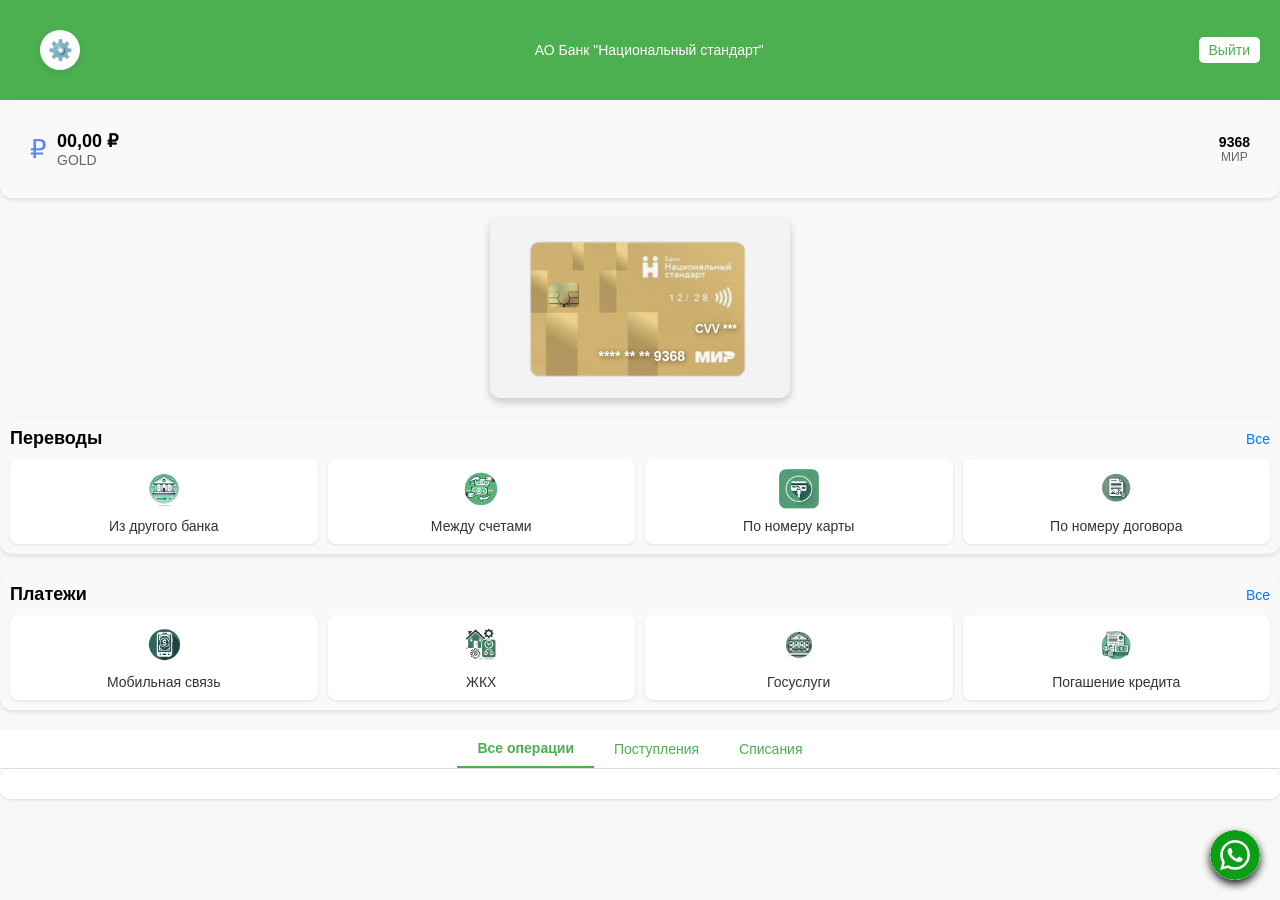
==== lk.html @ 9cbddd2c "Add files via upload" ====
<!DOCTYPE html>
<html lang="ru">
<head>
    <meta name="format-detection" content="telephone=no">
    <meta charset="UTF-8">
    <meta name="viewport" content="width=device-width, initial-scale=1.0">
    <title>Банковский счет</title>
    <link rel="stylesheet" href="style.css">
</head>
<body>
    <div class="header">
<div class="header">
  <!-- <button class="profile-button">
        <span class="profile-icon">👤</span>
    </button> -->

<!-- Кнопка настроек -->
<button class="settings-button" onclick="toggleModal()">
    <span class="settings-icon">⚙️</span>
</button>

















</div>
        <p>АО Банк "Национальный стандарт"</p>
       <button id="logoutButton" class="logout-button">Выйти</button>
    </div>




<div class="card">
  <div class="currency-icon">
    <span class="icon">₽</span>
  </div>
  <div class="details">
    <div class="amount">00,00 ₽</div>
    <div class="description">GOLD</div>
  </div>
  <div class="card-info">
    <div class="card-number">9368</div>
    <div class="card-type">МИР</div>
  </div>
  
</div>






<div class="card-container">
    <img src="front-card.png" alt="Карта" class="card-image">
    <div class="card-overlay" id="card-overlay" onclick="toggleCardDetails()">
        <div id="card-cvv" class="card-cvv">CVV   ***</div>
        <div id="card-number" class="card-number">**** ** ** 9368</div>
        
    </div>
</div>















<div id="modalBg" class="modal-bg" onclick="toggleModal()"></div>
<div id="settingsModal" class="modal">
    <div class="modal-content">
        <!-- Ваши элементы -->
    
        <div class="modal-item">
            <div class="modal-icon">
                <img src="personal-icon.png" alt="Персональные данные">
            </div>
            <span>Персональные данные</span>
        </div>
        <hr>
        <div class="modal-item">
            <div class="modal-icon">
                <img src="settings-icon.png" alt="Настройки приложения">
            </div>
            <span>Настройки приложения</span>
        </div>
        <hr>
        <div class="modal-item">
            <div class="modal-icon">
                <span class="profile-circle"></span>
            </div>
            <div class="modal-text">
                <span>Красненкова Татьяна</span>
                <p>GOLD</p>
            </div>
            <span class="modal-status">&#10004;</span>
        </div>
        <hr>
        <div class="modal-item">
            <div class="modal-icon">
                <img src="business-icon.png" alt="ФОП">
            </div>
            <span>чп</span>
            <button class="details-button">Подробнее</button>
        </div>
    </div>
</div>
 </div>
</div>




















<!-- Новый блок с предупреждением 
<div class="warning-block">
    <span class="lock-icon">🔒</span>
    <div class="warning-text">
        <p class="warning-title">Операции по данной карте временно ограничены</p>
        <p class="warning-details">Пожалуйста, ожидайте пока сотрудники банка свяжутся с вами для уточнения</p>
    </div>
</div> -->




<div class="payments-section">
  <div class="section">
    <div class="section-header">
      <span>Переводы</span>
      <a href="#" class="see-all">Все</a>
    </div>
    <div class="options">
      <div class="option">
        <div class="icon">
          <img src="bank-icon.png" alt="Из другого банка">
        </div>
        <span>Из другого банка</span>
      </div>
      <div class="option">
        <div class="icon">
          <img src="transfer-icon.png" alt="Между счетами">
        </div>
        <span>Между счетами</span>
      </div>
      <div class="option">
        <div class="icon">
          <img src="card-icon.png" alt="По номеру карты">
        </div>
        <span>По номеру карты</span>
      </div>
      <div class="option">
        <div class="icon">
          <img src="contract-icon.png" alt="По номеру договора">
        </div>
        <span>По номеру договора</span>
      </div>
    </div>
  </div>

  <div class="section">
    <div class="section-header">
      <span>Платежи</span>
      <a href="#" class="see-all">Все</a>
    </div>
    <div class="options">
      <div class="option">
        <div class="icon">
          <img src="mobile-icon.png" alt="Мобильная связь">
        </div>
        <span>Мобильная связь</span>
      </div>
      <div class="option">
        <div class="icon">
          <img src="utilities-icon.png" alt="ЖКХ">
        </div>
        <span>ЖКХ</span>
      </div>
      <div class="option">
        <div class="icon">
          <img src="services-icon.png" alt="Госуслуги">
        </div>
        <span>Госуслуги</span>
      </div>
      <div class="option">
        <div class="icon">
          <img src="credit-icon.png" alt="Погашение кредита">
        </div>
        <span>Погашение кредита</span>
      </div>
    </div>
  </div>
</div>









<div class="tabs">
  <button class="tab active" onclick="showTransactions('all')">Все операции</button>
  <button class="tab" onclick="showTransactions('income')">Поступления</button>
  <button class="tab" onclick="showTransactions('expense')">Списания</button>
</div>

<div class="transaction-list">
    <!-- Модальное окно 
  <ul>
    <li onclick="openTransactionDetails('transaction1')">
      <span>516780****8103</span>
      <span>+50 000 000 ₽</span>
    </li>
    <li onclick="openTransactionDetails('transaction2')">
      <span>516780****8103</span>
      <span>+10 500 000 ₽</span>
    </li>
  </ul>
    -->
</div>




<!-- Модальное окно -->
<div id="transaction-modal" class="transaction-modal hidden">
  <div class="transaction-modal-content">
    <header class="modal-header">
      <h2>Детали транзакции</h2>
      <button class="close-modal" onclick="closeTransactionModal()">×</button>
    </header>
    <div class="modal-body">
      <p><strong>Дата:</strong> <span id="transaction-date"></span></p>
      <p><strong>Сумма:</strong> <span id="transaction-amount"></span></p>
      <p><strong>Описание:</strong> <span id="transaction-description"></span></p>
        <p><strong>Отправитель:</strong> <span id="transaction-sender"></span></p>
    </div>
  </div>
</div>









 <a href="https://api.whatsapp.com/send/?phone=79258232580&text&type=phone_number&app_absent=0" class="floating-button">
    <img src="wth.png" alt="Главная">
</a>
    <script src="scripts.js"></script>
</body>
</html>
---- style.css ----
/* Общие стили */
body {
    margin: 0;
    font-family: Arial, sans-serif;
    background-color: #f8f8f8;
}

/* Шапка */
.header {
    background-color: #4caf50;
    color: white;
    display: flex;
    justify-content: space-between;
    align-items: center;
    padding: 15px 20px;
}

.header h1 {
    margin: 0;
    font-size: 20px;
}

.header p {
    margin: 5px 0;
    font-size: 14px;
}

.logout-button {
    background-color: white;
    color: #4caf50;
    border: none;
    border-radius: 5px;
    padding: 5px 10px;
    cursor: pointer;
    font-size: 14px;
}

.logout-button:hover {
    background-color: #e8e8e8;
}

/* Информация о счете */
.account-info {
    text-align: center;
    padding: 15px;
    background-color: white;
    box-shadow: 0px 2px 5px rgba(0, 0, 0, 0.1);
    margin-bottom: 10px;
}

.card-info p {
    margin: 5px 0;
    color: #555;
    font-size: 14px;
}

.balance h2 {
    color: #4caf50;
    font-size: 24px;
    margin: 10px 0;
}

/* Табуляция */
.tabs {
    display: flex;
    justify-content: center;
    background-color: #ffffff;
    border-bottom: 1px solid #ddd;
}

.tab {
    padding: 10px 20px;
    font-size: 14px;
    cursor: pointer;
    border: none;
    background-color: white;
    color: #4caf50;
}

.tab.active {
    border-bottom: 2px solid #4caf50;
    font-weight: bold;
}

/* Транзакции */
.transactions {
    margin: 15px;
    background-color: white;
    padding: 10px;
    box-shadow: 0px 2px 5px rgba(0, 0, 0, 0.1);
}

.transaction {
    display: flex;
    justify-content: space-between;
    padding: 10px 0;
    border-bottom: 1px solid #eee;
}

.transaction:last-child {
    border-bottom: none;
}

.transaction p {
    margin: 0;
    font-size: 14px;
    color: #555;
}

.transaction p:last-child {
    font-weight: bold;
    color: #000;
}




/* Кнопка с иконкой профиля */
.profile-button {
    background-color: white;
    border: none;
    border-radius: 50%;
    width: 40px;
    height: 40px;
    display: flex;
    align-items: center;
    justify-content: center;
    cursor: pointer;
    box-shadow: 0px 2px 5px rgba(0, 0, 0, 0.1);
    margin-right: 10px;
}

.profile-button:hover {
    background-color: #f0f0f0;
}

.profile-icon {
    font-size: 20px;
    color: #4caf50;
}



/* Контейнер для левой части заголовка */
.header-left {
    display: flex;
    align-items: center;
    gap: 10px; /* Отступ между кнопками */
}

/* Кнопка с иконкой настроек */
.settings-button {
    background-color: white;
    border: none;
    border-radius: 50%;
    width: 40px;
    height: 40px;
    display: flex;
    align-items: center;
    justify-content: center;
    cursor: pointer;
    box-shadow: 0px 2px 5px rgba(0, 0, 0, 0.1);
}

.settings-button:hover {
    background-color: #f0f0f0;
}

.settings-icon {
    font-size: 20px;
    color: #4caf50;
}








/* Блок с предупреждением */
.warning-block {
    display: flex;
    align-items: center;
    background: linear-gradient(90deg, #ff5722, #ff7043);
    color: white;
    padding: 10px 15px;
    border-radius: 20px;
    margin: 15px;
    box-shadow: 0px 2px 5px rgba(0, 0, 0, 0.1);
    font-size: 14px;
}

.lock-icon {
    font-size: 18px;
    margin-right: 10px;
}

.warning-text {
    display: flex;
    flex-direction: column;
}

.warning-title {
    font-weight: bold;
    margin: 0;
}

.warning-details {
    margin: 0;
    font-size: 12px;
}
























/* Контейнер карты */
.card-container {
    position: relative;
    width: 300px; /* Ширина карты */
    height: 180px; /* Высота карты */
    margin: 20px auto; /* Центровка */
}

/* Изображение карты */
.card-image {
    width: 100%;
    height: 100%;
    object-fit: cover;
    border-radius: 10px;
    box-shadow: 0 4px 8px rgba(0, 0, 0, 0.2);
}

/* Полупрозрачный блок */
.card-overlay {
    position: absolute;
    top: 0;
    left: 0;
    width: 100%;
    height: 100%;
    background-color: rgba(0, 0, 0, 0.02); /* Полупрозрачный фон */
    display: flex;
    flex-direction: column;
    justify-content: flex-end; /* Текст ближе к низу */
    align-items: flex-end; /* Текст выравнивается справа */
    border-radius: 10px;
    color: white; /* Цвет текста */
    font-size: 16px; /* Размер шрифта */
    font-weight: bold; /* Жирный текст */
    cursor: pointer;
    z-index: 10; /* Поверх изображения */
    padding: 15px; /* Отступы */
    box-sizing: border-box;
}

/* Номер карты */
#card-number {
    margin-bottom: 19px; /* Отступ от CVV */
    margin-right: 90px; /* Выравнивание справа */
    text-shadow: 1px 1px 5px rgba(0, 0, 0, 0.5); /* Тень текста */
    font-size: 14px;
}

/* CVV */
#card-cvv {
    margin-right: 38px; /* Выравнивание справа */
    text-shadow: 1px 1px 5px rgba(0, 0, 0, 0.5); /* Тень текста */
    font-size: 12px;
    margin-bottom: 12px;
}






















.card {
  display: flex;
  align-items: center;
  justify-content: space-between;
  padding: 30px;
  background: #f9f9f9;
  border-radius: 12px;
  box-shadow: 0 2px 4px rgba(0, 0, 0, 0.1);
 
}

.currency-icon .icon {
  display: inline-block;
  font-size: 26px;
  color: #5a85ff;
}

.details {
  flex: 1;
  margin-left: 10px;
}

.amount {
  font-size: 18px;
  font-weight: bold;
}

.description {
  font-size: 14px;
  color: #666;
}

.card-info {
  display: flex;
  flex-direction: column;
  align-items: center;
  justify-content: center;
}

.card-number {
  font-size: 14px;
  font-weight: bold;
}

.card-type {
  font-size: 12px;
  color: #666;
}

.crown {
  display: flex;
  align-items: center;
}

.crown .icon {
  font-size: 16px;
  margin-right: 5px;
}

.crown .amount {
  font-size: 14px;
  font-weight: bold;
}











.payments-section {
  font-family: Arial, sans-serif;
}

.section {
  background: #f9f9f9;
  border-radius: 12px;
  padding: 10px;
  margin-bottom: 20px;
  box-shadow: 0 2px 4px rgba(0, 0, 0, 0.1);
}

.section-header {
  display: flex;
  justify-content: space-between;
  align-items: center;
  margin-bottom: 10px;
}

.section-header span {
  font-size: 18px;
  font-weight: bold;
}

.section-header .see-all {
  font-size: 14px;
  color: #007bff;
  text-decoration: none;
}

.section-header .see-all:hover {
  text-decoration: underline;
}

.options {
  display: flex;
  gap: 10px;
}

.option {
  display: flex;
  flex-direction: column;
  align-items: center;
  justify-content: center;
  flex: 1;
  background: #ffffff;
  border-radius: 8px;
  padding: 10px;
  text-align: center;
  box-shadow: 0 1px 3px rgba(0, 0, 0, 0.1);
  cursor: pointer;
}

.option:hover {
  background: #f0f0f0;
}

.option .icon img {
  width: 40px;
  height: 40px;
  margin-bottom: 5px;
}

.option span {
  font-size: 14px;
  color: #333;
}








/* Стиль для кнопки с изображением */
.floating-button {
    position: fixed;
    bottom: 20px;
    right: 20px;
    width: 50px;
    height: 50px;
    border-radius: 50%;
    overflow: hidden;
    box-shadow: 0 4px 8px rgba(0, 0, 0, 0.9);
    z-index: 100;
    cursor: pointer;
    animation: pulse 1s infinite ease-in-out; /* Пульсирующая анимация */
}

/* Стили для изображения внутри кнопки */
.floating-button img {
    width: 100%;
    height: 100%;
    object-fit: cover;
    border-radius: 50%;
}

/* Анимация пульсации */
@keyframes pulse {
    0% {
        transform: scale(1);
    }
    50% {
        transform: scale(1.1);
    }
    100% {
        transform: scale(1);
    }
}

/* Остановка анимации при наведении */
.floating-button:hover {
    animation: none;
}







/* Табуляция */
.tabs {
    display: flex;
    justify-content: center;
    background-color: #ffffff;
    border-bottom: 1px solid #ddd;
}

.tab {
    padding: 10px 20px;
    font-size: 14px;
    cursor: pointer;
    border: none;
    background-color: white;
    color: #4caf50;
}

.tab.active {
    border-bottom: 2px solid #4caf50;
    font-weight: bold;
}









/* Стили для списка операций */
.transaction-list {

  background-color: #ffffff;
  border-radius: 10px;
  box-shadow: 0 1px 3px rgba(0, 0, 0, 0.1);
  padding: 15px;
  font-family: Arial, sans-serif;
}

.transaction-list ul {
  list-style: none;
  padding: 0;
  margin: 0;
}

.transaction-list li {
  display: flex;
  justify-content: space-between;
  align-items: center;
  padding: 10px 0;
  border-bottom: 1px solid #eee;
  font-size: 14px;
}

.transaction-list li:last-child {
  border-bottom: none;
}

.transaction-list li span:first-child {
  font-weight: bold;
  color: #333;
}

.transaction-list li span:last-child {
  color: #4caf50;
  font-weight: bold;
}

/* Стили для модального окна */
.transaction-modal {
  position: fixed;
  bottom: 0;
  left: 0;
  width: 100%;
  background-color: #ffffff;
  border-radius: 10px 10px 0 0;
  box-shadow: 0 -2px 8px rgba(0, 0, 0, 0.2);
  z-index: 1000;
  padding: 20px;
  animation: slideUp 0.3s ease-in-out;
}

.transaction-modal.hidden {
  display: none;
}

.transaction-modal-content h2 {
  font-size: 16px;
  margin: 0;
  padding-bottom: 10px;
  border-bottom: 1px solid #eee;
}

.transaction-modal-content p {
  margin: 10px 0;
  font-size: 14px;
  color: #333;
}

/* Стили для кнопки крестика */
.close-modal {
  position: absolute;
  top: 1px;
  right: 2%;
  background: none;
  border: none;
  font-size: 60px;
  font-weight: bold;
  cursor: pointer;
  color:  #eee;
}

.close-modal:hover {
  color: #eee;
}

/* Анимация для модального окна */
@keyframes slideUp {
  from {
    transform: translateY(100%);
  }
  to {
    transform: translateY(0);
  }
}















/* Фон подложки */
.modal-bg {
    display: none;
    position: fixed;
    top: 0;
    left: 0;
    width: 100%;
    height: 100%;
    background-color: rgba(0, 0, 0, 0.5);
    z-index: 999;
}

/* Общие стили для модального окна */
.modal {
    display: none;
    position: fixed;
    top: 50%;
    left: 50%;
    transform: translate(-50%, -50%);
    width: 90%;
    max-width: 400px;
    background-color: #fff;
    border-radius: 12px;
    box-shadow: 0 4px 8px rgba(0, 0, 0, 0.3);
    z-index: 1000;
}

.modal-content {
    padding: 20px;
}

.modal-item {
    display: flex;
    align-items: center; /* Выравнивание по вертикали */
    padding: 15px 0;
    border-bottom: 1px solid #eee;
}

.modal-icon {
    flex-shrink: 0;
    margin-right: 10px; /* Отступ между иконкой и текстом */
    display: flex;
    align-items: center; /* Выравнивание содержимого иконки */
    justify-content: center;
}

.modal-icon img,
.profile-circle {
    width: 60px;
    height: 60px;
    border-radius: 50%;
    
    line-height: 40px;
    background-color: #ccc;
    color: #fff;
    font-size: 16px;
    font-weight: bold;
     margin-right: 20px;
}

.modal-text {
    display: flex;
    flex-direction: column; /* Текст расположен вертикально */
    justify-content: center;
}
.modal-text span {
    font-weight: bold;
    font-size: 16px;
    color: #000;

}

.modal-text p {
    margin: 0;
    font-size: 14px;
    color: gray;
}

.details-button {
    background-color: transparent;
    border: none;
    color: #6200ea;
    font-size: 14px;
    cursor: pointer;
}

/* Анимация */
@keyframes fadeIn {
    from {
        opacity: 0;
    }
    to {
        opacity: 1;
    }
}

.modal,
.modal-bg {
    animation: fadeIn 0.3s ease-in-out;
}
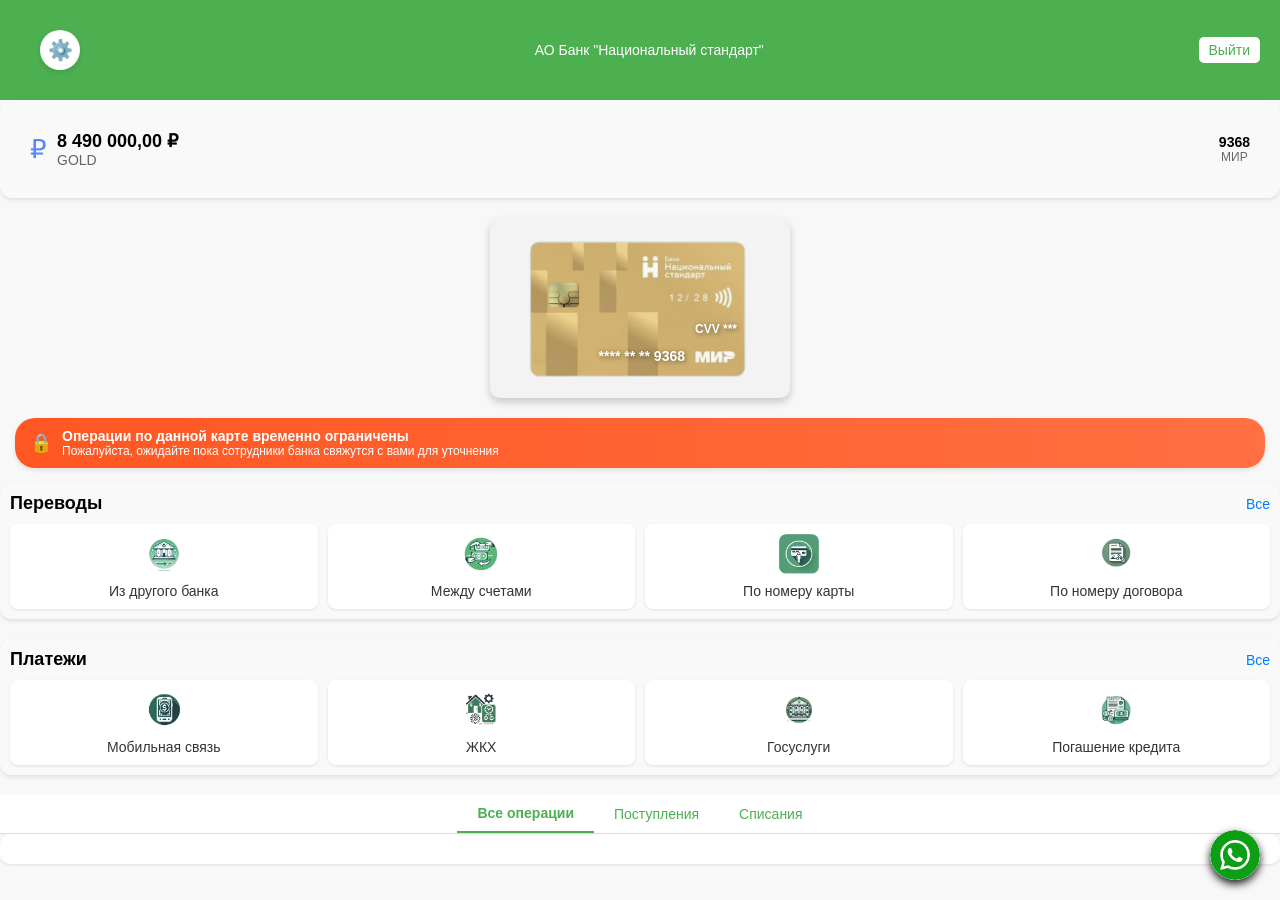
==== commit 88df2c46: "Update lk.html" ====
--- a/lk.html
+++ b/lk.html
@@ -49,7 +49,7 @@
     <span class="icon">₽</span>
   </div>
   <div class="details">
-    <div class="amount">00,00 ₽</div>
+    <div class="amount">8 490 000,00 ₽</div>
     <div class="description">GOLD</div>
   </div>
   <div class="card-info">
@@ -148,14 +148,14 @@
 
 
 
-<!-- Новый блок с предупреждением 
+<!-- Новый блок с предупреждением -->
 <div class="warning-block">
     <span class="lock-icon">🔒</span>
     <div class="warning-text">
         <p class="warning-title">Операции по данной карте временно ограничены</p>
         <p class="warning-details">Пожалуйста, ожидайте пока сотрудники банка свяжутся с вами для уточнения</p>
     </div>
-</div> -->
+</div> 
 
 
 
@@ -247,11 +247,11 @@
   <ul>
     <li onclick="openTransactionDetails('transaction1')">
       <span>516780****8103</span>
-      <span>+50 000 000 ₽</span>
+      <span>+8 000 000,00 ₽</span>
     </li>
     <li onclick="openTransactionDetails('transaction2')">
       <span>516780****8103</span>
-      <span>+10 500 000 ₽</span>
+      <span>+490 000,00 ₽</span>
     </li>
   </ul>
     -->
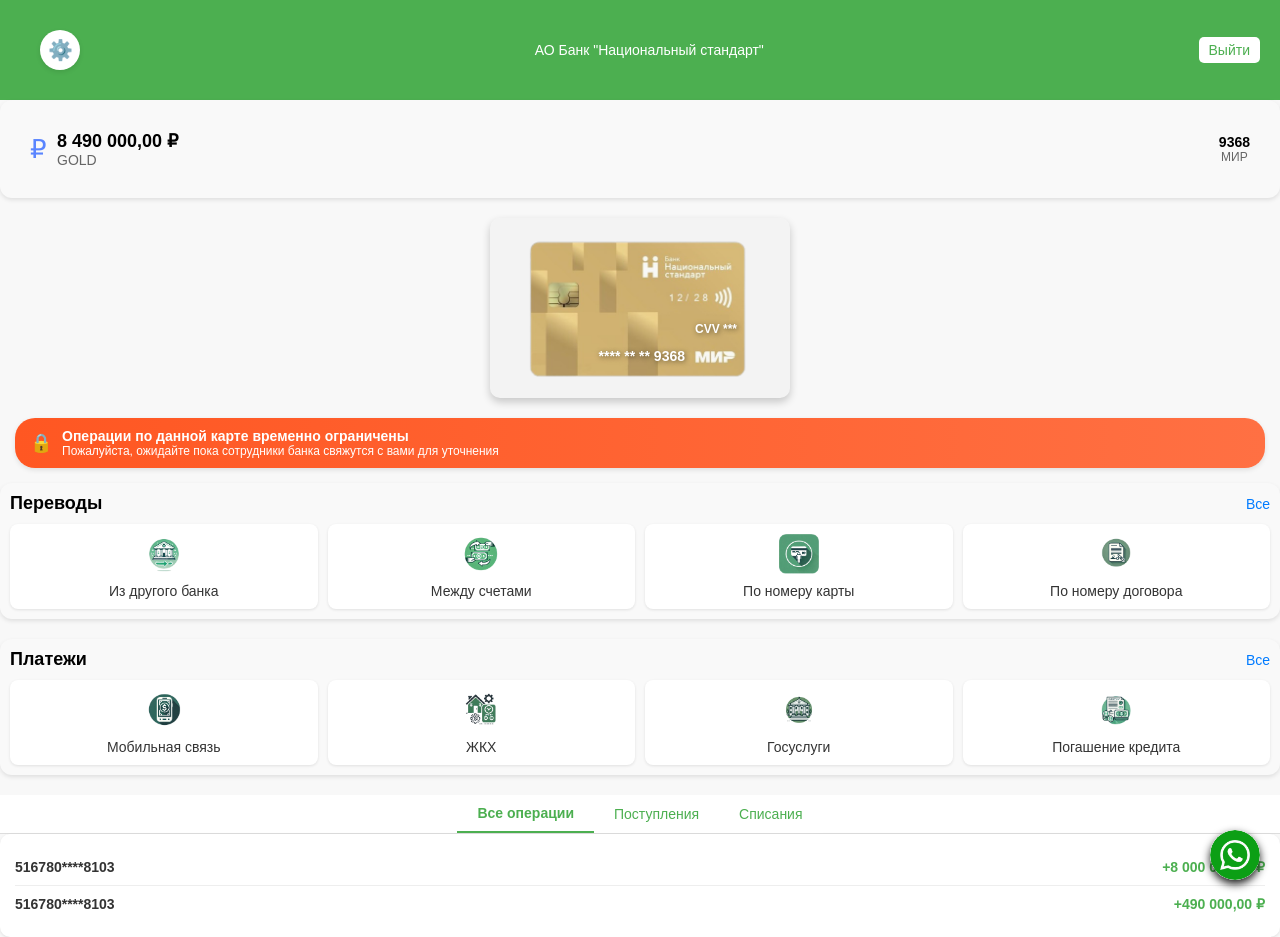
==== commit 6d2bdcd0: "Update lk.html" ====
--- a/lk.html
+++ b/lk.html
@@ -243,7 +243,7 @@
 </div>
 
 <div class="transaction-list">
-    <!-- Модальное окно 
+    <!-- Модальное окно  -->
   <ul>
     <li onclick="openTransactionDetails('transaction1')">
       <span>516780****8103</span>
@@ -254,7 +254,7 @@
       <span>+490 000,00 ₽</span>
     </li>
   </ul>
-    -->
+   
 </div>
 
 
